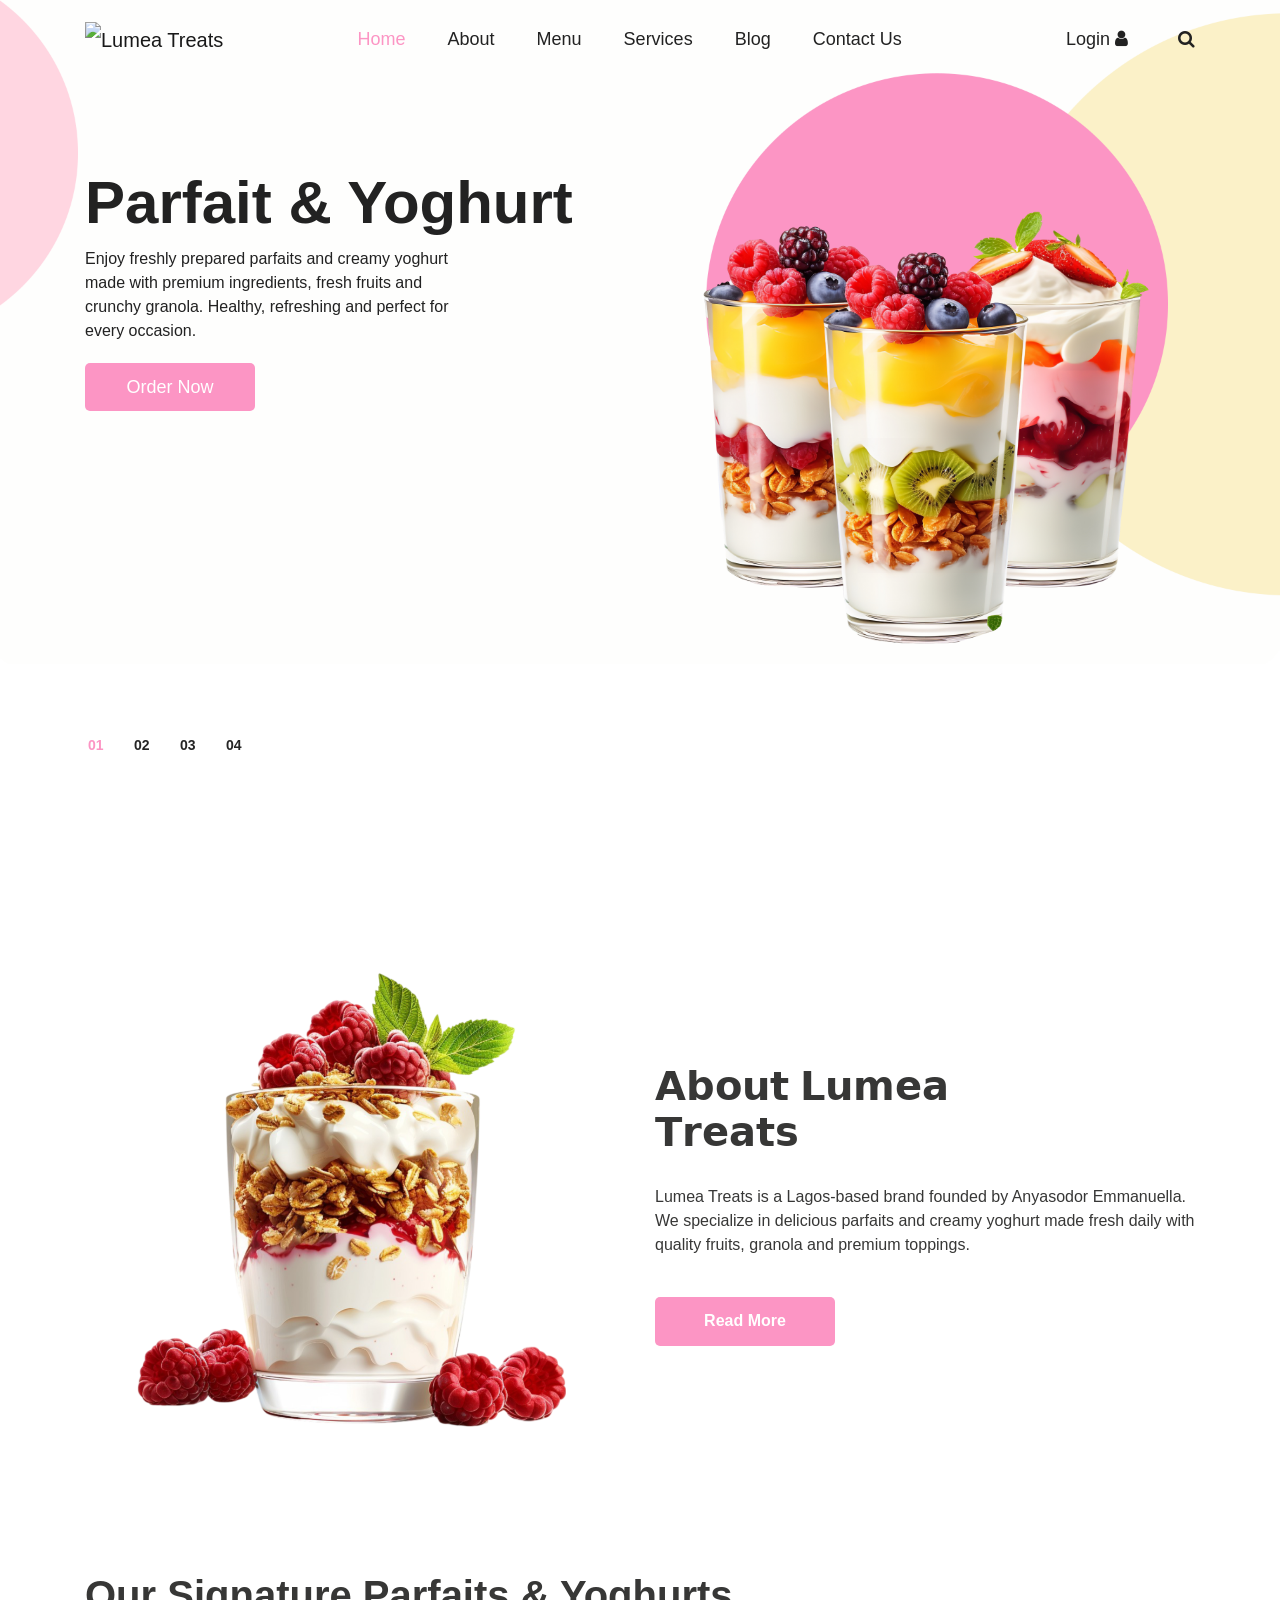
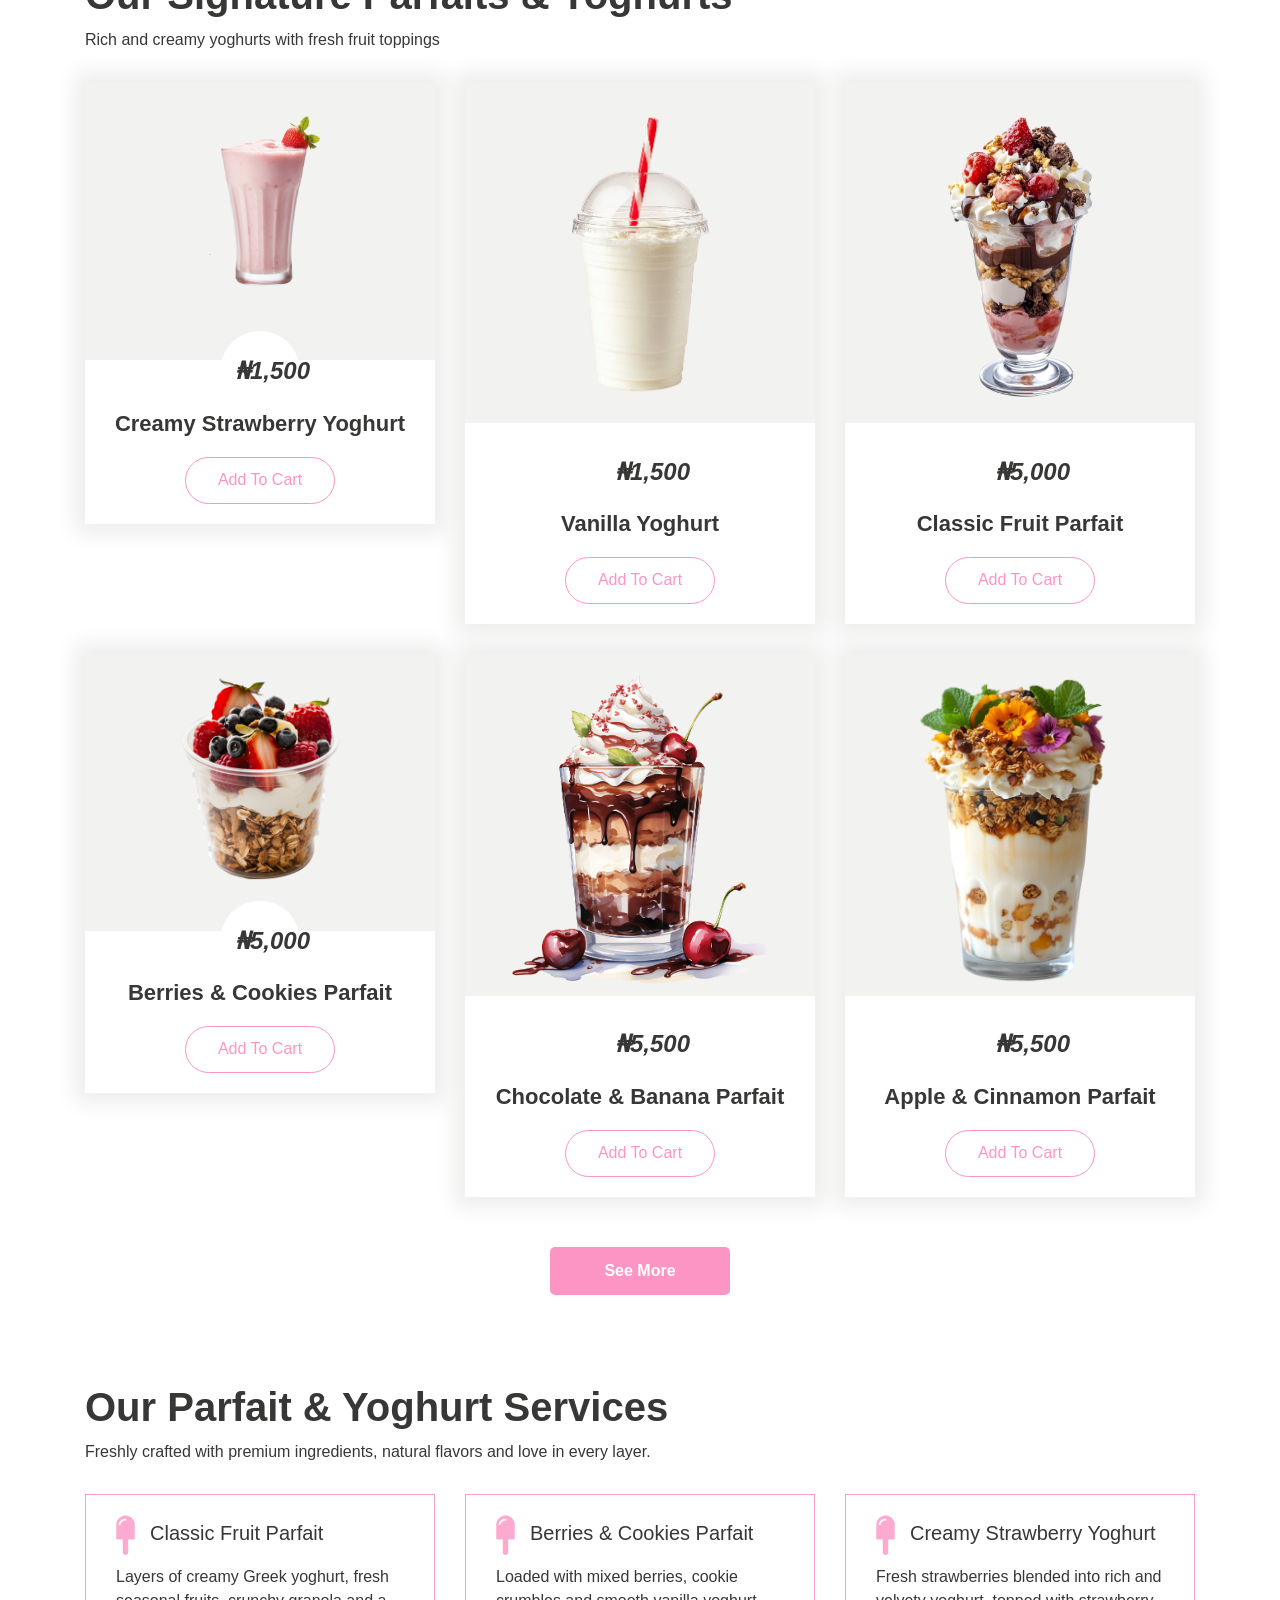
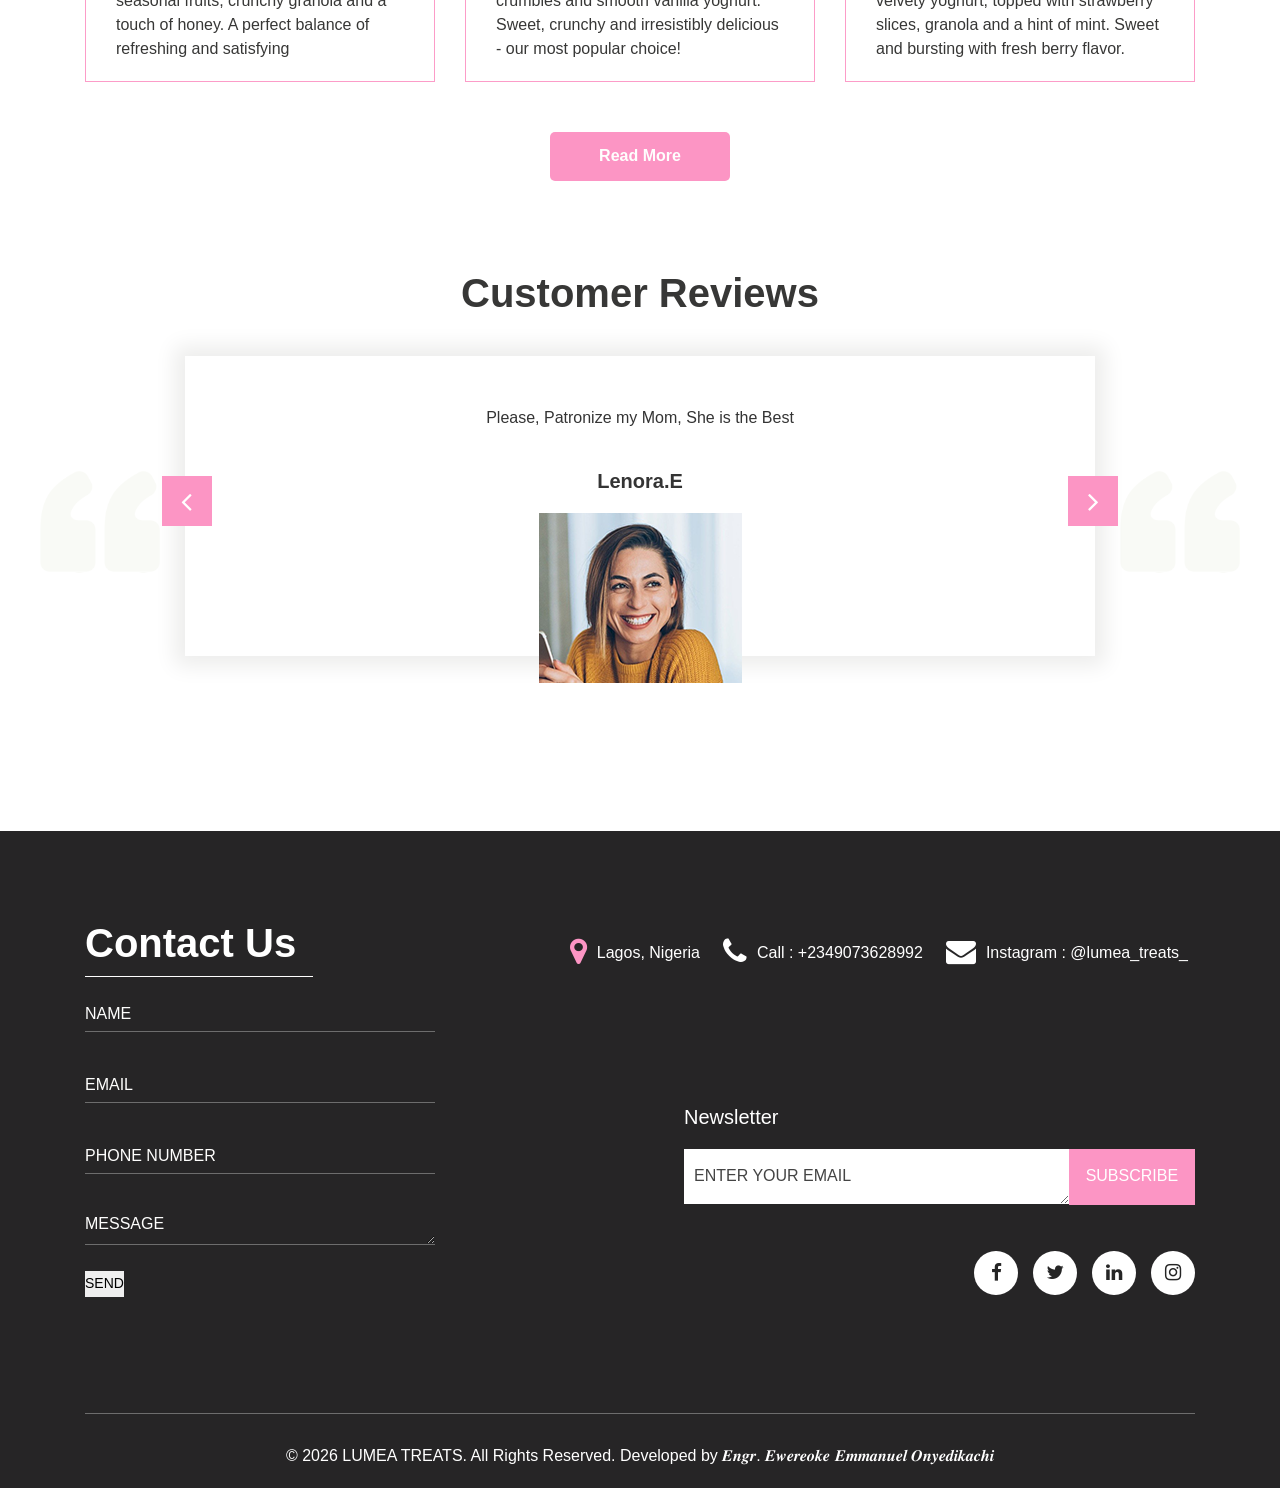
==== index.html @ 22ba9755 "update index.html" ====
<!DOCTYPE html>
<html>
   <head>
      <!-- basic -->
      <meta charset="utf-8">
      <meta http-equiv="X-UA-Compatible" content="IE=edge">
      <meta name="viewport" content="width=device-width, initial-scale=1">
      <!-- mobile metas -->
      <meta name="viewport" content="width=device-width, initial-scale=1">
      <!-- site metas -->
      <title>Lumea Treats</title>
      <meta name="keywords" content="parfait, yoghurt, Lagos, fresh yoghurt, fruit parfait, Lumea Treats">
      <meta name="description" content="Lumea Treats is a Lagos-based brand serving fresh parfaits and creamy yoghurt made daily with quality fruits, granola and premium toppings.">
      <meta name="author" content="Lumea Treats">
      <!-- bootstrap css -->
      <link rel="stylesheet" type="text/css" href="css/bootstrap.min.css">
      <!-- style css -->
      <link rel="stylesheet" type="text/css" href="css/style.css">
      <!-- Responsive-->
      <link rel="stylesheet" href="css/responsive.css">
      <!-- fevicon -->
      <link rel="icon" href="images/fevicon.png" type="image/gif" />
      <!-- font css -->
      <link href="https://fonts.googleapis.com/css?family=Roboto:400,500,700&display=swap" rel="stylesheet">
      <!-- Scrollbar Custom CSS -->
      <link rel="stylesheet" href="css/jquery.mCustomScrollbar.min.css">
      <!-- Tweaks for older IEs-->
      <link rel="stylesheet" href="https://netdna.bootstrapcdn.com/font-awesome/4.0.3/css/font-awesome.css">
   </head>
   <body>
      <div class="header_section">
         <div class="container">
            <nav class="navbar navbar-expand-lg navbar-light bg-light">
               <a class="navbar-brand" href="index.html">
    <img src="images/logo.png" alt="Lumea Treats" style="height: 100px;; width:auto;">
              </a>
               <button class="navbar-toggler" type="button" data-toggle="collapse" data-target="#navbarSupportedContent" aria-controls="navbarSupportedContent" aria-expanded="false" aria-label="Toggle navigation">
               <span class="navbar-toggler-icon"></span>
               </button>
               <div class="collapse navbar-collapse" id="navbarSupportedContent">
                  <ul class="navbar-nav ml-auto">
                     <li class="nav-item active">
                        <a class="nav-link" href="index.html">Home</a>
                     </li>
                     <li class="nav-item">
                        <a class="nav-link" href="about.html">About</a>
                     </li>
                     <li class="nav-item">
                        <a class="nav-link" href="icecream.html">Menu</a>
                     </li>
                     <li class="nav-item">
                        <a class="nav-link" href="services.html">Services</a>
                     </li>
                     <li class="nav-item">
                        <a class="nav-link" href="blog.html">Blog</a>
                     </li>
                     <li class="nav-item">
                        <a class="nav-link" href="contact.html">Contact Us</a>
                     </li>
                  </ul>
                  <form class="form-inline my-2 my-lg-0">
                     <div class="login_bt"><a href="#">Login <span style="color: #222222;"><i class="fa fa-user" aria-hidden="true"></i></span></a></div>
                     <div class="fa fa-search form-control-feedback"></div>
                  </form>
               </div>
            </nav>
         </div>
         <!-- banner section start --> 
         <div class="banner_section layout_padding">
            <div class="container">
               <div id="carouselExampleIndicators" class="carousel slide" data-ride="carousel">
                  <ol class="carousel-indicators">
                     <li data-target="#carouselExampleIndicators" data-slide-to="0" class="active">01</li>
                     <li data-target="#carouselExampleIndicators" data-slide-to="1">02</li>
                     <li data-target="#carouselExampleIndicators" data-slide-to="2">03</li>
                     <li data-target="#carouselExampleIndicators" data-slide-to="3">04</li>
                  </ol>
                  <div class="carousel-inner">
                     <div class="carousel-item active">
                        <div class="row">
                           <div class="col-sm-6">
                              <h1 class="banner_taital">Parfait & Yoghurt</h1>
                              <p class="banner_text">Enjoy freshly prepared parfaits and creamy yoghurt made with premium ingredients, fresh fruits and crunchy granola. Healthy, refreshing and perfect for every occasion.</p>
                              <div class="started_text"><a href="https://wa.me/2349073628992?text=Hi%20Lumea%20Treats%2C%20I%27d%20like%20to%20order" target="_blank">Order Now</a></div>
                           </div>
                           <div class="col-sm-6">
                              <div class="banner_img"><img src="images/banner-img.png"></div>
                           </div>
                        </div>
                     </div>
                     <div class="carousel-item">
                        <div class="row">
                           <div class="col-sm-6">
                              <h1 class="banner_taital">Parfait & Yoghurt</h1>
                              <p class="banner_text">Enjoy freshly prepared parfaits and creamy yoghurt made with premium ingredients, fresh fruits and crunchy granola. Healthy, refreshing and perfect for every occasion.</p>
                              <<div class="started_text"><a href="https://wa.me/2349073628992?text=Hi%20Lumea%20Treats%2C%20I%27d%20like%20to%20order" target="_blank">Order Now</a></div>
                           </div>
                           <div class="col-sm-6">
                              <div class="banner_img"><img src="images/banner-img.png"></div>
                           </div>
                        </div>
                     </div>
                     <div class="carousel-item">
                        <div class="row">
                           <div class="col-sm-6">
                              <h1 class="banner_taital">Parfait & Yoghurt</h1>
                              <p class="banner_text">Enjoy freshly prepared parfaits and creamy yoghurt made with premium ingredients, fresh fruits and crunchy granola. Healthy, refreshing and perfect for every occasion.</p>
                              <<div class="started_text"><a href="https://wa.me/2349073628992?text=Hi%20Lumea%20Treats%2C%20I%27d%20like%20to%20order" target="_blank">Order Now</a></div>
                           </div>
                           <div class="col-sm-6">
                              <div class="banner_img"><img src="images/banner-img.png"></div>
                           </div>
                        </div>
                     </div>
                     <div class="carousel-item">
                        <div class="row">
                           <div class="col-sm-6">
                              <h1 class="banner_taital">Parfait & Yoghurt</h1>
                              <p class="banner_text">Enjoy freshly prepared parfaits and creamy yoghurt made with premium ingredients, fresh fruits and crunchy granola. Healthy, refreshing and perfect for every occasion.</p>
                              <<div class="started_text"><a href="https://wa.me/2349073628992?text=Hi%20Lumea%20Treats%2C%20I%27d%20like%20to%20order" target="_blank">Order Now</a></div>
                           </div>
                           <div class="col-sm-6">
                              <div class="banner_img"><img src="images/banner-img.png"></div>
                           </div>
                        </div>
                     </div>
                  </div>
               </div>
            </div>
         </div>
         <!-- banner section end -->
      </div>
      <!-- header section end -->
      <!-- about section start -->
      <div class="about_section layout_padding">
         <div class="container">
            <div class="row">
               <div class="col-md-6">
                  <div class="about_img"><img src="images/about-img.png"></div>
               </div>
               <div class="col-md-6">
                  <h1 class="about_taital">𝗔𝗯𝗼𝘂𝘁 𝗟𝘂𝗺𝗲𝗮 𝗧𝗿𝗲𝗮𝘁𝘀</h1>
                  <p class="about_text">Lumea Treats is a Lagos-based brand founded by Anyasodor Emmanuella. We specialize in delicious parfaits and creamy yoghurt made fresh daily with quality fruits, granola and premium toppings.</p>
                  <div class="read_bt_1"><a href="#">Read More</a></div>
               </div>
            </div>
         </div>
      </div>
      <!-- about section end -->
      <!-- cream section start -->
      <div class="cream_section layout_padding">
         <div class="container">
            <div class="row">
               <div class="col-md-12">
                  <h1 class="cream_taital">Our Signature Parfaits & Yoghurts</h1>
                  <p class="cream_text">
                     Rich and creamy yoghurts with fresh fruit toppings
                  </p>
               </div>
            </div>
            <div class="cream_section_2">
               <div class="row">
                  <div class="col-md-4">
                     <div class="cream_box">
                        <div class="cream_img"><img src="images/img-1.png"></div>
                        <div class="price_text">₦1,500</div>
                        <h6 class="strawberry_text">Creamy Strawberry Yoghurt</h6>
                        <div class="cart_bt"><a href="#">Add To Cart</a></div>
                     </div>
                  </div>
                  <div class="col-md-4">
                     <div class="cream_box">
                        <div class="cream_img"><img src="images/img-2.png"></div>
                        <div class="price_text">₦1,500</div>
                        <h6 class="strawberry_text">Vanilla Yoghurt</h6>
                        <div class="cart_bt"><a href="#">Add To Cart</a></div>
                     </div>
                  </div>
                  <div class="col-md-4">
                     <div class="cream_box">
                        <div class="cream_img"><img src="images/img-6.png"></div>
                        <div class="price_text">₦5,000</div>
                        <h6 class="strawberry_text">Classic Fruit Parfait</h6>
                        <div class="cart_bt"><a href="#">Add To Cart</a></div>
                     </div>
                  </div>
               </div>
            </div>
            <div class="cream_section_2">
               <div class="row">
                  <div class="col-md-4">
                     <div class="cream_box">
                        <div class="cream_img"><img src="images/img-3.png"></div>
                        <div class="price_text">₦5,000</div>
                        <h6 class="strawberry_text">Berries & Cookies Parfait</h6>
                        <div class="cart_bt"><a href="#">Add To Cart</a></div>
                     </div>
                  </div>
                  <div class="col-md-4">
                     <div class="cream_box">
                        <div class="cream_img"><img src="images/img-4.png"></div>
                        <div class="price_text">₦5,500</div>
                        <h6 class="strawberry_text">Chocolate & Banana Parfait</h6>
                        <div class="cart_bt"><a href="#">Add To Cart</a></div>
                     </div>
                  </div>
                  <div class="col-md-4">
                     <div class="cream_box">
                        <div class="cream_img"><img src="images/img-5.png"></div>
                        <div class="price_text">₦5,500</div>
                        <h6 class="strawberry_text">Apple & Cinnamon Parfait</h6>
                        <div class="cart_bt"><a href="#">Add To Cart</a></div>
                     </div>
                  </div>
               </div>
            </div>
            <div class="seemore_bt"><a href="#">See More</a></div>
         </div>
      </div>
      <!-- cream section end -->
      <!-- services section start -->
      <div class="services_section layout_padding">
         <div class="container">
            <div class="row">
               <div class="col-md-12">
                  <h1 class="services_taital">Our Parfait & Yoghurt Services</h1>
                  <p class="services_text"> Freshly crafted with premium ingredients, natural flavors and love in every layer.</p>
               </div>
            </div>
            <div class="services_section_2">
               <div class="row">
                  <div class="col-md-4">
                     <div class="services_box">
                        <h5 class="tasty_text"><span class="icon_img"><img src="images/icon-1.png"></span>Classic Fruit Parfait</h5>
                        <p class="lorem_text">Layers of creamy Greek yoghurt, fresh seasonal fruits, crunchy granola and a touch of honey. A perfect balance of refreshing and satisfying </p>
                     </div>
                  </div>
                  <div class="col-md-4">
                     <div class="services_box">
                        <h5 class="tasty_text"><span class="icon_img"><img src="images/icon-1.png"></span>Berries & Cookies Parfait</h5>
                        <p class="lorem_text">Loaded with mixed berries, cookie crumbles and smooth vanilla yoghurt. Sweet, crunchy and irresistibly delicious - our most popular choice! </p>
                     </div>
                  </div>
                  <div class="col-md-4">
                     <div class="services_box">
                        <h5 class="tasty_text"><span class="icon_img"><img src="images/icon-1.png"></span>Creamy Strawberry Yoghurt</h5>
                        <p class="lorem_text">Fresh strawberries blended into rich and velvety yoghurt, topped with strawberry slices, granola and a hint of mint. Sweet and bursting with fresh berry flavor. </p>
                     </div>
                  </div>
               </div>
            </div>
            <div class="seemore_bt"><a href="#">Read More</a></div>
         </div>
      </div>
      <!-- services section end -->
      <!-- testimonial section start -->
      <div class="testimonial_section layout_padding">
         <div class="container">
            <div class="row">
               <div class="col-md-12">
                  <h1 class="testimonial_taital">Customer Reviews</h1>
               </div>
            </div>
            <div class="testimonial_section_2">
               <div class="row">
                  <div class="col-md-12">
                     <div class="testimonial_box">
                        <div id="main_slider" class="carousel slide" data-ride="carousel">
                           <div class="carousel-inner">
                              <div class="carousel-item active">
                                 <p class="testimonial_text">Please, Patronize my Mom, She is the Best</p>
                                 <h4 class="client_name">Lenora.E </h4>
                                 <div class="client_img"><img src="images/client-img.png"></div>
                              </div>
                              <div class="carousel-item">
                                 <p class="testimonial_text">I can't get enough, i buy everyday</p>
                                 <h4 class="client_name">Oluchi.E</h4>
                                 <div class="client_img"><img src="images/client-img.png"></div>
                              </div>
                              <div class="carousel-item">
                                 <p class="testimonial_text">Lumea Treats is the best yoghurt plug in lagos</p>
                                 <h4 class="client_name"> Ewereoke Emmanuel</h4>
                                 <div class="client_img"><img src="images/client-img.png"></div>
                              </div>
                           </div>
                           <a class="carousel-control-prev" href="#main_slider" role="button" data-slide="prev">
                           <i class="fa fa-angle-left"></i>
                           </a>
                           <a class="carousel-control-next" href="#main_slider" role="button" data-slide="next">
                           <i class="fa fa-angle-right"></i>
                           </a>
                        </div>
                     </div>
                  </div>
               </div>
            </div>
         </div>
      </div>
      <!-- testimonial section end -->
      <!-- contact section start -->
      <div class="contact_section layout_padding">
         <div class="container">
            <div class="row">
               <div class="col-md-4">
                  <div class="contact_main">
                     <h1 class="contact_taital">Contact Us</h1>
                     <form action="https://formspree.io/f/xljjlkpl" method="POST">
   <div class="form-group">
      <input type="text" class="email-bt" placeholder="Name" name="name" required>
   </div>
   <div class="form-group">
      <input type="email" class="email-bt" placeholder="Email" name="email" required>
   </div>
   <div class="form-group">
      <input type="tel" class="email-bt" placeholder="Phone Number" name="phone">
   </div>
   <div class="form-group">
      <textarea class="massage-bt" placeholder="Message" rows="5" id="comment" name="message" required></textarea>
   </div>
   <div class="main_bt"><button type="submit">SEND</button></div>
</form>
                  </div>
               </div>
               <div class="col-md-8">
                  <div class="location_text">
                     <ul>
                        <li>
                           <a href="#">
                           <span class="padding_left_10 active"><i class="fa fa-map-marker" aria-hidden="true"></i></span>Lagos, Nigeria</a>
                        </li>
                        <li>
                           <a href="#">
                           <span class="padding_left_10"><i class="fa fa-phone" aria-hidden="true"></i></span>Call : +2349073628992
                           </a>
                        </li>
                        <li>
                           <a href="#">
                           <span class="padding_left_10"><i class="fa fa-envelope" aria-hidden="true"></i></span>Instagram : @lumea_treats_
                           </a>
                        </li>
                     </ul>
                  </div>
                  <div class="mail_main">
                     <h3 class="newsletter_text">Newsletter</h3>
                     <div class="form-group">
                        <textarea class="update_mail" placeholder="Enter Your Email" rows="5" id="comment" name="Enter Your Email"></textarea>
                        <div class="subscribe_bt"><a href="#">Subscribe</a></div>
                     </div>
                  </div>
                  <div class="footer_social_icon">
                     <ul>
                        <li><a href="#"><i class="fa fa-facebook" aria-hidden="true"></i></a></li>
                        <li><a href="#"><i class="fa fa-twitter" aria-hidden="true"></i></a></li>
                        <li><a href="#"><i class="fa fa-linkedin" aria-hidden="true"></i></a></li>
                        <li><a href="#"><i class="fa fa-instagram" aria-hidden="true"></i></a></li>
                     </ul>
                  </div>
               </div>
            </div>
         </div>
      </div>
      <!-- contact section end -->
      <!-- copyright section start -->
      <div class="copyright_section">
         <div class="container">
            <p class="copyright_text">© 2026 LUMEA TREATS. All Rights Reserved.  Developed by <a href="www.linkedin.com/in/ewereoke-emmanuel-485a6a266">𝑬𝒏𝒈𝒓. 𝑬𝒘𝒆𝒓𝒆𝒐𝒌𝒆 𝑬𝒎𝒎𝒂𝒏𝒖𝒆𝒍 𝑶𝒏𝒚𝒆𝒅𝒊𝒌𝒂𝒄𝒉𝒊</a></p>
         </div>
      </div>
      <!-- copyright section end -->
      <!-- Javascript files-->
      <script src="js/jquery.min.js"></script>
      <script src="js/popper.min.js"></script>
      <script src="js/bootstrap.bundle.min.js"></script>
      <script src="js/jquery-3.0.0.min.js"></script>
      <script src="js/plugin.js"></script>
      <!-- sidebar -->
      <script src="js/jquery.mCustomScrollbar.concat.min.js"></script>
      <script src="js/custom.js"></script>
      <!-- javascript --> 
   </body>
</html>
---- css/style.css ----
/*--------------------------------------------------------------------- File Name: style.css ---------------------------------------------------------------------*/


/*--------------------------------------------------------------------- import Files ---------------------------------------------------------------------*/

@import url(animate.min.css);
@import url(normalize.css);
@import url(icomoon.css);
@import url(css/font-awesome.min.css);
@import url(meanmenu.css);
@import url(owl.carousel.min.css);
@import url(swiper.min.css);
@import url(slick.css);
@import url(jquery.fancybox.min.css);
@import url(jquery-ui.css);
@import url(nice-select.css);

/*--------------------------------------------------------------------- skeleton ---------------------------------------------------------------------*/

* {
    box-sizing: border-box !important;
    transition: ease all 0.5s;
}

html {
    scroll-behavior: smooth;
}

body {
    color: #666666;
    font-size: 14px;
    font-family: 'Poppins', sans-serif;
    line-height: 1.80857;
    font-weight: normal;
    overflow-x: hidden;
}

a {
    color: #1f1f1f;
    text-decoration: none !important;
    outline: none !important;
    -webkit-transition: all .3s ease-in-out;
    -moz-transition: all .3s ease-in-out;
    -ms-transition: all .3s ease-in-out;
    -o-transition: all .3s ease-in-out;
    transition: all .3s ease-in-out;
}

h1,
h2,
h3,
h4,
h5,
h6 {
    letter-spacing: 0;
    font-weight: normal;
    position: relative;
    padding: 0 0 10px 0;
    font-weight: normal;
    line-height: normal;
    color: #111111;
    margin: 0
}

h1 {
    font-size: 24px
}

h2 {
    font-size: 22px
}

h3 {
    font-size: 18px
}

h4 {
    font-size: 16px
}

h5 {
    font-size: 14px
}

h6 {
    font-size: 13px
}

*,
*::after,
*::before {
    -webkit-box-sizing: border-box;
    -moz-box-sizing: border-box;
    box-sizing: border-box;
}

h1 a,
h2 a,
h3 a,
h4 a,
h5 a,
h6 a {
    color: #212121;
    text-decoration: none!important;
    opacity: 1
}

button:focus {
    outline: none;
}

ul,
li,
ol {
    margin: 0px;
    padding: 0px;
    list-style: none;
}

p {
    margin: 20px;
    font-weight: 300;
    font-size: 15px;
    line-height: 24px;
}

a {
    color: #222222;
    text-decoration: none;
    outline: none !important;
}

a,
.btn {
    text-decoration: none !important;
    outline: none !important;
    -webkit-transition: all .3s ease-in-out;
    -moz-transition: all .3s ease-in-out;
    -ms-transition: all .3s ease-in-out;
    -o-transition: all .3s ease-in-out;
    transition: all .3s ease-in-out;
}

img {
    max-width: 100%;
    height: auto;
}

 :focus {
    outline: 0;
}

.paddind_bottom_0 {
    padding-bottom: 0 !important;
}

.btn-custom {
    margin-top: 20px;
    background-color: transparent !important;
    border: 2px solid #ddd;
    padding: 12px 40px;
    font-size: 16px;
}

.lead {
    font-size: 18px;
    line-height: 30px;
    color: #767676;
    margin: 0;
    padding: 0;
}

.form-control:focus {
    border-color: #ffffff !important;
    box-shadow: 0 0 0 .2rem rgba(255, 255, 255, .25);
}

.navbar-form input {
    border: none !important;
}

.badge {
    font-weight: 500;
}

blockquote {
    margin: 20px 0 20px;
    padding: 30px;
}

button {
    border: 0;
    margin: 0;
    padding: 0;
    cursor: pointer;
}

.full {
    float: left;
    width: 100%;
}

.layout_padding {
    padding-top: 100px;
    padding-bottom: 0px;
}

.padding_0 {
    padding: 0px;
}


/* header section start */

.header_section {
    width: 100%;
    float: left;
    background-image: url(../images/banner-bg.png);
    height: auto;
    background-size: 100%;
    background-repeat: no-repeat;
}

.header_bg {
    background: #ffffff;
    border-bottom: 1px solid #fc95c4;
}

.bg-light {
    background-color: transparent !important;
}

.ml-auto,
.mx-auto {
    margin: 0 auto;
}

.navbar-expand-lg .navbar-nav .nav-link {
    padding: 3px 15px;
    font-size: 18px;
    color: #222222;
    margin: 0px 6px;
}

.navbar-light .navbar-nav .active>.nav-link,
.navbar-light .navbar-nav .nav-link.active,
.navbar-light .navbar-nav .nav-link.show,
.navbar-light .navbar-nav .show>.nav-link {
    color: #fc95c4;
}

.navbar-light .navbar-nav .nav-link:focus,
.navbar-light .navbar-nav .nav-link:hover {
    color: #fc95c4;
}

.navbar-brand {
    margin: 0px;
    float: right;
}

.navbar-brand img {
    width: auto;
    height: 50px;
}

.navbar {
    padding: 15px 0px;
}

.login_bt {}

.login_bt a {
    font-size: 18px;
    color: #222222;
    padding: 0px 50px 0px 30px;
}

.login_bt a:hover {
    color: #fc95c4;
}

.fa.fa-search.form-control-feedback {
    font-size: 18px;
    color: #222222;
}

.fa.fa-search.form-control-feedback:hover {
    font-size: 18px;
    color: #fc95c4;
}


/* header section end */


/* banner section start */

.banner_section {
    width: 100%;
    float: left;
    padding: 90px 0px 145px 0px;
}

.banner_taital {
    white-space: nowrap !important;
    width: 30%;
    font-size: 60px;
    color: #222222;
    font-weight: bold;
}

.banner_text {
    width: 70%;
    font-size: 16px;
    color: #222222;
    margin: 0px;
}

.started_text {
    width: 170px;
    float: left;
    padding-top: 20px;
}

.started_text a {
    width: 100%;
    float: left;
    padding: 8px 10px;
    color: #ffffff;
    background-color: #fc95c4;
    text-align: center;
    font-size: 18px;
    border-radius: 5px;
}

.started_text a:hover {
    color: #252525;
    background-color: #faf8f9;
}

.form-group {
    margin-bottom: 0px;
}

.carousel-indicators li {
    width: 40px;
    height: 40px;
    color: #252525;
    /* width: auto; */
    /* height: auto; */
    border: none;
    text-indent: 0;
    padding-top: 25px;
    justify-content: center;
    align-items: center;
    font-weight: bold;
}

.carousel-indicators .active {
    color: #fc95c4;
}

.carousel-indicators {
    bottom: -40px;
    justify-content: left;
    margin-right: initial;
    margin-left: 0px;
}


/* banner section end */


/* about section start */

.about_section {
    width: 100%;
    float: left;
    padding: 90px 0px 0px 0px;
}

.about_taital {
    width: 80%;
    float: left;
    font-size: 40px;
    color: #373736;
    font-weight: bold;
    padding-top: 120px;
}

.about_taital::after {
    display: none;
}

.about_text {
    width: 100%;
    float: left;
    font-size: 16px;
    color: #373736;
    margin-left: 0px;
}

.about_img {
    width: 100%;
    float: left;
}

.read_bt_1 {
    width: 180px;
    float: left;
    margin-top: 20px;
}

.read_bt_1 a {
    width: 100%;
    float: left;
    font-size: 16px;
    text-align: center;
    background-color: #fc95c4;
    color: #ffffff;
    padding: 10px 0px;
    border-radius: 5px;
    font-weight: bold;
}

.read_bt_1 a:hover {
    background-color: #1e1e1e;
    color: #faf8f9;
}


/* about section end */


/* cream section start */

.cream_section {
    width: 100%;
    float: left;
    padding: 90px 0px 0px 0px;
    position: relative;
}

.cream_section::after {
 display: none;
}

.cream_section::before {
   display: none;
}

.cream_taital {
    width: 67%;
    float: left;
    font-size: 40px;
    color: #373736;
    font-weight: bold;
}

.cream_taital::after {
   display: none;

}

.cream_text {
    width: 100%;
    float: left;
    font-size: 16px;
    color: #373736;
    margin: 0px;
}

.cream_section_2 {
    width: 100%;
    float: left;
    padding-top: 30px;
}

.cream_box {
    width: 100%;
    float: left;
    background-image: linear-gradient( 0deg, #ffffff 37%, #f2f2f0 37%);
    height: auto;
    padding: 20px;
    box-shadow: 0px 0px 20px 10px #ededec;
}

.cream_box:hover {
    background-image: linear-gradient( 0deg, #ffffff 37%, #faf0c7 37%);
}

.cream_img {
    width: 100%;
    text-align: center;
    padding-bottom: 20px;
    min-height: 210px;
}

.price_text {
    width: 80px;
    margin: 0 auto;
    text-align: center;
    font-size: 24px;
    color: #373736;
    font-weight: bold;
    background: #fff;
    padding: 18px 15px;
    border-radius: 100px;
    font-style: italic;
}

.strawberry_text {
    width: 100%;
    font-size: 22px;
    color: #373736;
    text-align: center;
    font-weight: bold;
}

.cart_bt {
    width: 150px;
    margin: 0 auto;
    text-align: center;
    padding-top: 10px;
}

.cart_bt a {
    width: 100%;
    float: left;
    font-size: 16px;
    text-align: center;
    border: 1px solid #fc95c4;
    color: #fc95c4;
    padding: 8px 0px;
    border-radius: 40px;
}

.cart_bt a:hover {
    border: 1px solid #373736;
    color: #373736;
}

.seemore_bt {
    width: 180px;
    margin: 0 auto;
    text-align: center;
    padding-top: 50px;
    display: flex;
}

.seemore_bt a {
    width: 100%;
    float: left;
    font-size: 16px;
    text-align: center;
    background-color: #fc95c4;
    color: #fefefd;
    padding: 10px 0px;
    border-radius: 5px;
    font-weight: bold;
}

.seemore_bt a:hover {
    background-color: #1e1e1e;
    color: #faf8f9;
}


/* cream section end */


/* services section start */

.services_section {
    width: 100%;
    float: left;
    padding: 90px 0px 0px 0px;
    position: relative;
}

.services_taital {
    width: 66%;
    float: left;
    font-size: 40px;
    color: #373736;
    font-weight: bold;
}

.services_taital::after {
    display: none;
}

.services_text {
    width: 100%;
    float: left;
    font-size: 16px;
    color: #373736;
    margin: 0px;
}

.services_section_2 {
    width: 100%;
    float: left;
    padding-top: 30px;
}

.services_box {
    width: 100%;
    float: left;
    border: 1px solid #fc9cc8;
    padding: 20px 30px;
    height: auto;
}

.tasty_text {
    width: 100%;
    float: left;
    font-size: 20px;
    color: #373736;
}

.icon_img {
    padding-right: 15px;
}

.lorem_text {
    width: 100%;
    float: left;
    font-size: 16px;
    color: #373736;
    margin: 0px;
}


/* services section end */


/* testimonial section start */

.testimonial_section {
    width: 100%;
    float: left;
    padding: 90px 0px 100px 0px;
    position: relative;
}

.testimonial_taital {
    width: 100%;
    float: left;
    font-size: 40px;
    color: #373736;
    font-weight: bold;
    text-align: center;
}

.testimonial_section_2 {
    width: 100%;
    float: left;
    padding-top: 30px;
    padding-bottom: 75px;
    position: relative;
}

.testimonial_section::after {
    position: absolute;
    content: '';
    width: 120px;
    height: 102px;
    background-image: url(../images/quick-icon.png);
    background-size: 100%;
    left: 40px;
    top: 290px;
}

.testimonial_section::before {
    position: absolute;
    content: '';
    width: 120px;
    height: 102px;
    background-image: url(../images/quick-icon.png);
    background-size: 100%;
    right: 40px;
    top: 290px;
}

.testimonial_box {
    width: 82%;
    margin: 0 auto;
    background-color: #ffffff;
    box-shadow: 0px 0px 20px 10px #ededec;
    padding: 50px 40px 0px 40px;
    height: 300px;
}

.testimonial_text {
    width: 100%;
    font-size: 16px;
    color: #343434;
    margin: 0px;
    text-align: center;
}

.client_name {
    width: 100%;
    font-size: 20px;
    text-align: center;
    color: #343434;
    font-weight: bold;
    padding-top: 40px;
}

.client_img {
    width: 100%;
    text-align: center;
    margin-top: 10px;
}

#main_slider a.carousel-control-next {
    position: absolute;
    right: -63px;
    top: 25%;
}

#main_slider a.carousel-control-prev {
    position: absolute;
    left: -63px;
    top: 25%;
}

#main_slider .carousel-control-prev,
#main_slider .carousel-control-next {
    width: 50px;
    height: 50px;
    background-color: #fc95c4;
    opacity: 1;
    font-size: 30px;
    color: #ffffff;
}

#main_slider .carousel-control-prev:hover,
#main_slider .carousel-control-next:hover,
#main_sl695ider .carousel-control-prev:focus,
#main_slider .carousel-control-next:focus {
    background-color: #1e1e1e;
    color: #fff;
}


/* testimonial section end */


/* contact section start */

.contact_section {
    width: 100%;
    float: left;
    background-color: #262526;
    height: auto;
    padding: 90px 0px;
}

.contact_main {
    width: 100%;
    float: left;
}

.contact_taital {
    width: 65%;
    float: left;
    font-size: 40px;
    font-weight: bold;
    color: #ffffff;
    border-bottom: 1px solid #ffffff;
}

.form-group {
    margin-bottom: 30px;
}

.email-bt {
    color: #fefefd;
    width: 100%;
    height: 55px;
    font-size: 16px;
    padding: 20px 20px 0px 0px;
    background-color: transparent !important;
    border-bottom: 1px solid #6d6d6d !important;
    border: 0px;
    text-transform: uppercase;
}

input.email-bt::placeholder {
    color: #fefefd;
}

.massage-bt {
    color: #fefefd;
    width: 100%;
    height: 55px;
    font-size: 16px;
    padding: 20px 20px 0px 0px;
    background-color: transparent !important;
    border-bottom: 1px solid #6d6d6d !important;
    border: 0px;
    text-transform: uppercase;
}

textarea#comment::placeholder {
    color: #fefefd;
}

.main_bt {
    width: 150px;
    float: left;
    padding-top: 10px;
}

.main_bt a {
    width: 100%;
    float: left;
    color: #fefefd;
    font-size: 16px;
    padding: 10px 0px;
    background-color: #fc95c4;
    text-transform: uppercase;
    font-weight: bold;
    text-align: center;
}

.main_bt a:hover {
    color: #252525;
    background-color: #ffffff;
}

.location_text {
    width: 100%;
    float: left;
}

.location_text ul {
    margin: 0px;
    padding: 0px;
    float: right;
}

.location_text li {
    float: left;
    font-size: 16px;
    color: #ffffff;
    padding: 0px 7px 0px 16px;
}

.location_text li a {
    color: #ffffff;
}

.location_text li a:hover {
    color: #ffffff;
}

.padding_left_10 {
    font-size: 30px;
    color: #ffffff;
    padding-right: 10px;
    position: relative;
    top: 4px;
}

.padding_left_10:hover {
    color: #fc95c4;
}

.padding_left_10.active {
    color: #fc95c4;
}

.footer_social_icon {
    width: 100%;
    float: right;
    padding-top: 20px;
    text-align: right;
}

.footer_social_icon ul {
    margin: 0px;
    padding: 0px;
    display: inline-block;
}

.footer_social_icon li {
    float: left;
}

.footer_social_icon li a {
    float: left;
    padding: 5px 10px;
    background-color: #fff;
    color: #252525;
    border-radius: 100%;
    font-size: 19px;
    margin-left: 15px;
    width: 44px;
    text-align: center;
    margin-top: 10px;
}

.footer_social_icon li a:hover {
    background-color: #fc95c4;
    color: #ffffff;
}

.mail_main {
    width: 70%;
    float: right;
}

.newsletter_text {
    width: 100%;
    float: left;
    font-size: 20px;
    color: #ffffff;
    font-weight: 500;
    margin-top: 130px;
}

.form-group {
    margin-bottom: 1rem;
    display: flex;
    width: 100%;
    float: left;
}

.update_mail {
    color: #444444;
    width: 100%;
    height: 55px;
    font-size: 16px;
    padding: 13px 10px 0px 10px;
    background-color: #ffffff;
    margin: 0 auto;
    justify-content: center;
    align-items: center;
    display: block;
    margin-top: 10px;
    border: 0px;
    text-transform: uppercase;
}

textarea#comment.update_mail::placeholder {
    color: #444444;
}

.subscribe_bt {
    width: 170px;
    float: left;
    padding-top: 10px;
}

.subscribe_bt a {
    width: 100%;
    float: left;
    color: #ffffff;
    font-size: 16px;
    padding: 13px 0px 14px 0px;
    background-color: #fc95c4;
    text-align: center;
    text-transform: uppercase;
}

.subscribe_bt a:hover {
    color: #363636;
    background-color: #ffffff;
}


/* contact section end */


/* copyright section start */

.copyright_section {
    width: 100%;
    float: left;
    background-color: #262526;
    height: auto;
}

.copyright_text {
    width: 100%;
    float: left;
    font-size: 16px;
    color: #ffffff;
    text-align: center;
    margin-left: 0px;
    border-top: 1px solid #6d6d6d;
    padding-top: 30px;
}

.copyright_text a {
    color: #ffffff;
}

.copyright_text a:hover {
    color: #fc95c4;
}


/* copyright section end */

.margin_top90 {
    margin-top: 90px;
}
---- css/responsive.css ----
/*--------------------------------------------------------------------- File Name: responsive.css ---------------------------------------------------------------------*/


/*------------------------------------------------------------------- 991px x 768px ---------------------------------------------------------------------*/

@media only screen and (min-width: 768px) and (max-width: 991px) {
    .header-search {
        padding: 15px 0px;
    }
}


/*------------------------------------------------------------------- 767px x 599px ---------------------------------------------------------------------*/

@media only screen and (min-width: 599px) and (max-width: 767px) {
    .logo {
        text-align: center;
    }
    .cart-content-right {
        padding-bottom: 5px;
    }
    .mg {
        margin: 0px 0px;
    }
    .menu-area-main {
        height: 256px;
        overflow-y: auto;
    }
    .megamenu>.row [class*="col-"] {
        padding: 0px;
    }
    .menu-area-main .megamenu .men-cat {
        padding: 0px 15px;
    }
    .menu-area-main .megamenu .women-cat {
        padding: 0px 15px;
    }
    .menu-area-main .megamenu .el-cat {
        padding: 0px 15px;
    }
    .mean-container .mean-nav ul li a.mean-expand {
        height: 19px;
    }
    .category-box.women-box {
        display: none;
    }
    .cart-box {
        display: inline-block;
        margin: 0px 30px;
    }
    .wish-box {
        float: none;
        margin: 0px 30px;
        display: inline-block;
    }
    .menu-add {
        display: none;
    }
    .category-box {
        display: none;
    }
    .mean-container .mean-nav ul li ol {
        padding: 0px;
    }
    .mean-container .mean-nav ul li a {
        padding: 10px 20px;
        width: 94.8%;
    }
    .mean-container .mean-nav ul li li a {
        width: 92%;
        padding: 1em 4%;
    }
    .mean-container .mean-nav ul li li li a {
        width: 100%;
    }
    .header-search {
        padding: 15px 0px;
    }
    #collapseFilter.d-md-block {
        padding: 30px 0px;
    }
}


/*------------------------------------------------------------------- 599px x 280px ---------------------------------------------------------------------*/

@media only screen and (min-width: 280px) and (max-width: 599px) {
    .cart-content-right {
        padding-bottom: 5px;
    }
    .megamenu>.row [class*="col-"] {
        padding: 0px;
    }
    .menu-area-main .megamenu .men-cat {
        padding: 0px 15px;
    }
    .menu-area-main .megamenu .women-cat {
        padding: 0px 15px;
    }
    .menu-area-main .megamenu .el-cat {
        padding: 0px 15px;
    }
    .mean-container .mean-nav ul li a {
        padding: 1em 4%;
        width: 92%;
    }
    .mean-container .mean-nav ul li li a {
        width: 90%;
        padding: 1em 5%;
    }
    .mean-container .sub-full.megamenu-categories ol li a {
        padding: 5px 0px;
        text-transform: capitalize;
        width: 100%;
    }
    .megamenu .sub-full.megamenu-categories .women-box .banner-up-text a {
        width: auto;
        border: none;
        float: none;
    }
    .menu-area-main {
        height: 45px;
        overflow-y: auto;
    }
    .mean-container .mean-nav ul li a.mean-expand {
        top: 0;
    }
}

@media (min-width: 992px) and (max-width: 1199px) {
    #main_slider a.carousel-control-prev {
        top: 32%;
        left: -65px;
    }
    #main_slider a.carousel-control-next {
        top: 32%;
        right: -65px;
    }
    .mail_main {
        width: 95%;
        float: right;
    }
    .banner_section {
        padding: 90px 0px 45px 0px;
    }
    .about_taital {
        width: 95%;
    }
    .cream_taital {
        width: 80%;
    }
    .cream_box {
        position: relative;
        z-index: 1;
    }
    .services_taital {
        width: 80%;
    }
    .services_box {
        padding: 20px 20px;
    }
    .lorem_text {
        font-size: 13px;
    }
    .testimonial_section::before {
        width: 60px;
        height: 51px;
        right: 30px;
        top: 300px;
    }
    .testimonial_section::after {
        width: 60px;
        height: 51px;
        left: 30px;
        top: 300px;
    }
    .testimonial_box {
        height: 330px;
    }
    .location_text li {
        font-size: 14px;
        padding: 0px 2px 0px 6px;
    }
    .contact_taital {
        width: 80%;
    }
}

@media (min-width: 768px) and (max-width: 991px) {
    #main_slider a.carousel-control-prev {
        top: 30%;
        left: -63px;
    }
    #main_slider a.carousel-control-next {
        top: 30%;
        right: -63px;
    }
    .header_section {
        background-size: cover;
    }
    .navbar-expand-lg {
        padding: 15px 0px;
    }
    .navbar-brand {
        width: 60%;
        padding: 0px;
    }
    .navbar {
        padding: 10px 0px;
    }
    .navbar-toggler {
        background-color: #fff;
        border: 1px solid #fff;
    }
    .navbar-light .navbar-nav .nav-link {
        padding: 5px 5px 0px 5px;
        margin: 0px 0px 0px 0px;
        width: 45%;
        margin: 0 auto;
        text-align: center;
    }
    .login_bt {
        display: none;
    }
    .fa.fa-search.form-control-feedback {
        text-align: center;
        width: 100%;
    }
    .banner_section {
        padding: 90px 0px 45px 0px;
    }
    .banner_taital {
        width: 100%;
        font-size: 60px;
    }
    .banner_text {
        width: 100%;
        font-size: 16px;
    }
    .about_taital {
        width: 100%;
        font-size: 30px;
        padding-top: 0px;
    }
    .about_text {
        font-size: 14px;
    }
    .cream_taital {
        width: 90%;
        font-size: 30px;
    }
    .cream_box {
        background-image: linear-gradient( 0deg, #ffffff 41%, #f2f2f0 41%);
    }
    .services_taital {
        width: 90%;
        font-size: 30px;
    }
    .services_box {
        padding: 20px 10px;
    }
    .tasty_text {
        font-size: 16px;
    }
    .icon_img {
        padding-right: 10px;
    }
    .lorem_text {
        font-size: 13px;
    }
    .testimonial_section::before {
        width: 40px;
        height: 34px;
        right: 30px;
        top: 300px;
    }
    .testimonial_section::after {
        width: 40px;
        height: 34px;
        left: 30px;
        top: 300px;
    }
    .testimonial_box {
        height: 350px;
    }
    .contact_taital {
        width: 82%;
        font-size: 30px;
    }
    .mail_main {
        width: 95%;
    }
}

@media (min-width: 576px) and (max-width: 767px) {
    #main_slider a.carousel-control-prev {
        top: 23%;
        left: -43px;
    }
    #main_slider a.carousel-control-next {
        top: 23%;
        right: -43px;
    }
    .header_section {
        background-size: cover;
    }
    .navbar-expand-lg {
        padding: 15px 0px;
    }
    .navbar-brand {
        width: 60%;
        padding: 0px;
    }
    .navbar {
        padding: 10px 0px;
    }
    .navbar-toggler {
        background-color: #fff;
        border: 1px solid #fff;
    }
    .navbar-light .navbar-nav .nav-link {
        padding: 5px 5px 0px 5px;
        margin: 0px 0px 0px 0px;
        width: 45%;
        margin: 0 auto;
        text-align: center;
    }
    .login_bt {
        display: none;
    }
    .fa.fa-search.form-control-feedback {
        text-align: center;
        width: 100%;
    }
    .banner_section {
        padding: 90px 0px 45px 0px;
    }
    .banner_taital {
        width: 100%;
        font-size: 40px;
    }
    .banner_text {
        width: 100%;
        font-size: 14px;
    }
    .banner_img {
        margin-top: 30px;
    }
    .about_section .row {
        display: flex;
        flex-direction: column-reverse;
    }
    .about_taital {
        width: 70%;
        font-size: 30px;
        padding-top: 0px;
    }
    .about_taital::after {
        right: 0px;
    }
    .about_img {
        margin-top: 30px;
    }
    .cream_section::before {
        display: none;
    }
    .cream_section::after {
        display: none;
    }
    .cream_taital::after {
        right: 0px;
    }
    .cream_taital {
        width: 90%;
        font-size: 30px;
    }
    .cream_box {
        margin-top: 30px;
    }
    .services_taital::after {
        right: 0px;
    }
    .services_taital {
        width: 90%;
        font-size: 30px;
    }
    .services_box {
        padding: 20px 10px;
        margin-top: 20px;
    }
    .testimonial_section::after {
        display: none;
    }
    .testimonial_section::before {
        display: none;
    }
    .testimonial_box {
        width: 100%;
        padding: 50px 20px 0px 20px;
        height: 350px;
    }
    .testimonial_text {
        font-size: 15px;
    }
    .contact_taital {
        width: 46%;
    }
    .newsletter_text {
        margin-top: 20px;
    }
    .location_text ul {
        float: left;
    }
    .location_text li {
        float: none;
        padding: 0px;
    }
    .mail_main {
        width: 100%;
        float: left;
    }
}

@media (max-width: 575px) {
    #main_slider a.carousel-control-prev {
        top: 103%;
        left: 0px;
    }
    #main_slider a.carousel-control-next {
        top: 103%;
        right: 0px;
    }
    .header_section {
        background-size: cover;
        background: #fff;
    }
    .navbar-expand-lg {
        padding: 15px 0px;
    }
    .navbar-brand {
        width: 60%;
        padding: 0px;
    }
    .navbar {
        padding: 10px 0px;
    }
    .navbar-toggler {
        background-color: #fff;
        border: 1px solid #fff;
    }
    .navbar-light .navbar-nav .nav-link {
        padding: 5px 5px 0px 5px;
        margin: 0px 0px 0px 0px;
        width: 45%;
        margin: 0 auto;
        text-align: center;
    }
    .login_bt {
        display: none;
    }
    .fa.fa-search.form-control-feedback {
        text-align: center;
        width: 100%;
    }
    .banner_section {
        padding: 90px 0px 45px 0px;
    }
    .banner_taital {
        width: 70%;
        font-size: 40px;
    }
    .banner_text {
        width: 100%;
    }
    .banner_img {
        margin-top: 30px;
    }
    .about_section .row {
        display: flex;
        flex-direction: column-reverse;
    }
    .about_taital {
        width: 100%;
        font-size: 30px;
        padding-top: 0px;
    }
    .about_taital::after {
        display: none;
    }
    .about_img {
        margin-top: 30px;
    }
    .cream_section::before {
        display: none;
    }
    .cream_section::after {
        display: none;
    }
    .cream_taital::after {
        display: none;
    }
    .cream_taital {
        width: 100%;
        font-size: 30px;
    }
    .cream_box {
        margin-top: 30px;
    }
    .services_taital::after {
        display: none;
    }
    .services_taital {
        width: 100%;
        font-size: 30px;
    }
    .services_box {
        padding: 20px 10px;
        margin-top: 20px;
    }
    .testimonial_section::after {
        display: none;
    }
    .testimonial_section::before {
        display: none;
    }
    .testimonial_box {
        width: 100%;
        padding: 50px 20px 0px 20px;
        height: auto;
    }
    .testimonial_text {
        font-size: 15px;
    }
    .contact_taital {
        width: 78%;
    }
    .newsletter_text {
        margin-top: 20px;
    }
    .location_text ul {
        float: left;
    }
    .location_text li {
        float: none;
        padding: 0px;
    }
    .mail_main {
        width: 100%;
        float: left;
    }
}
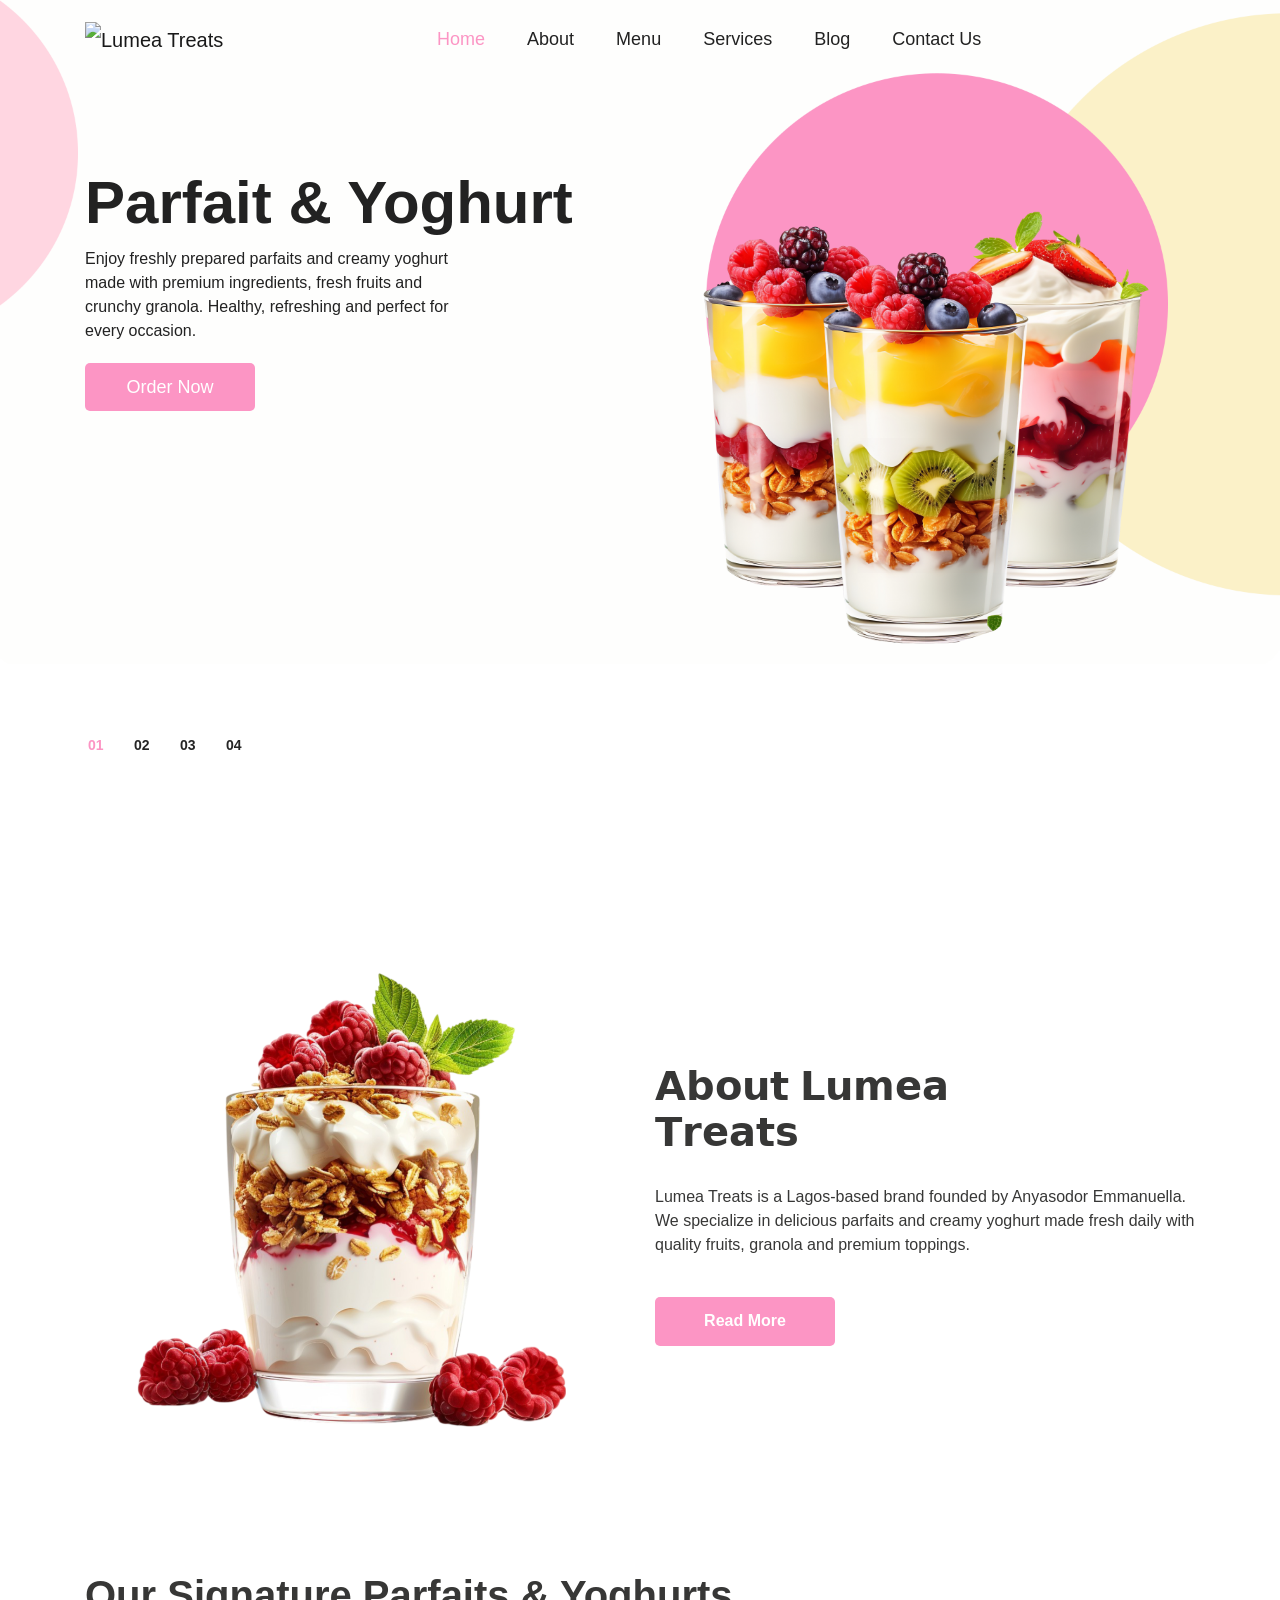
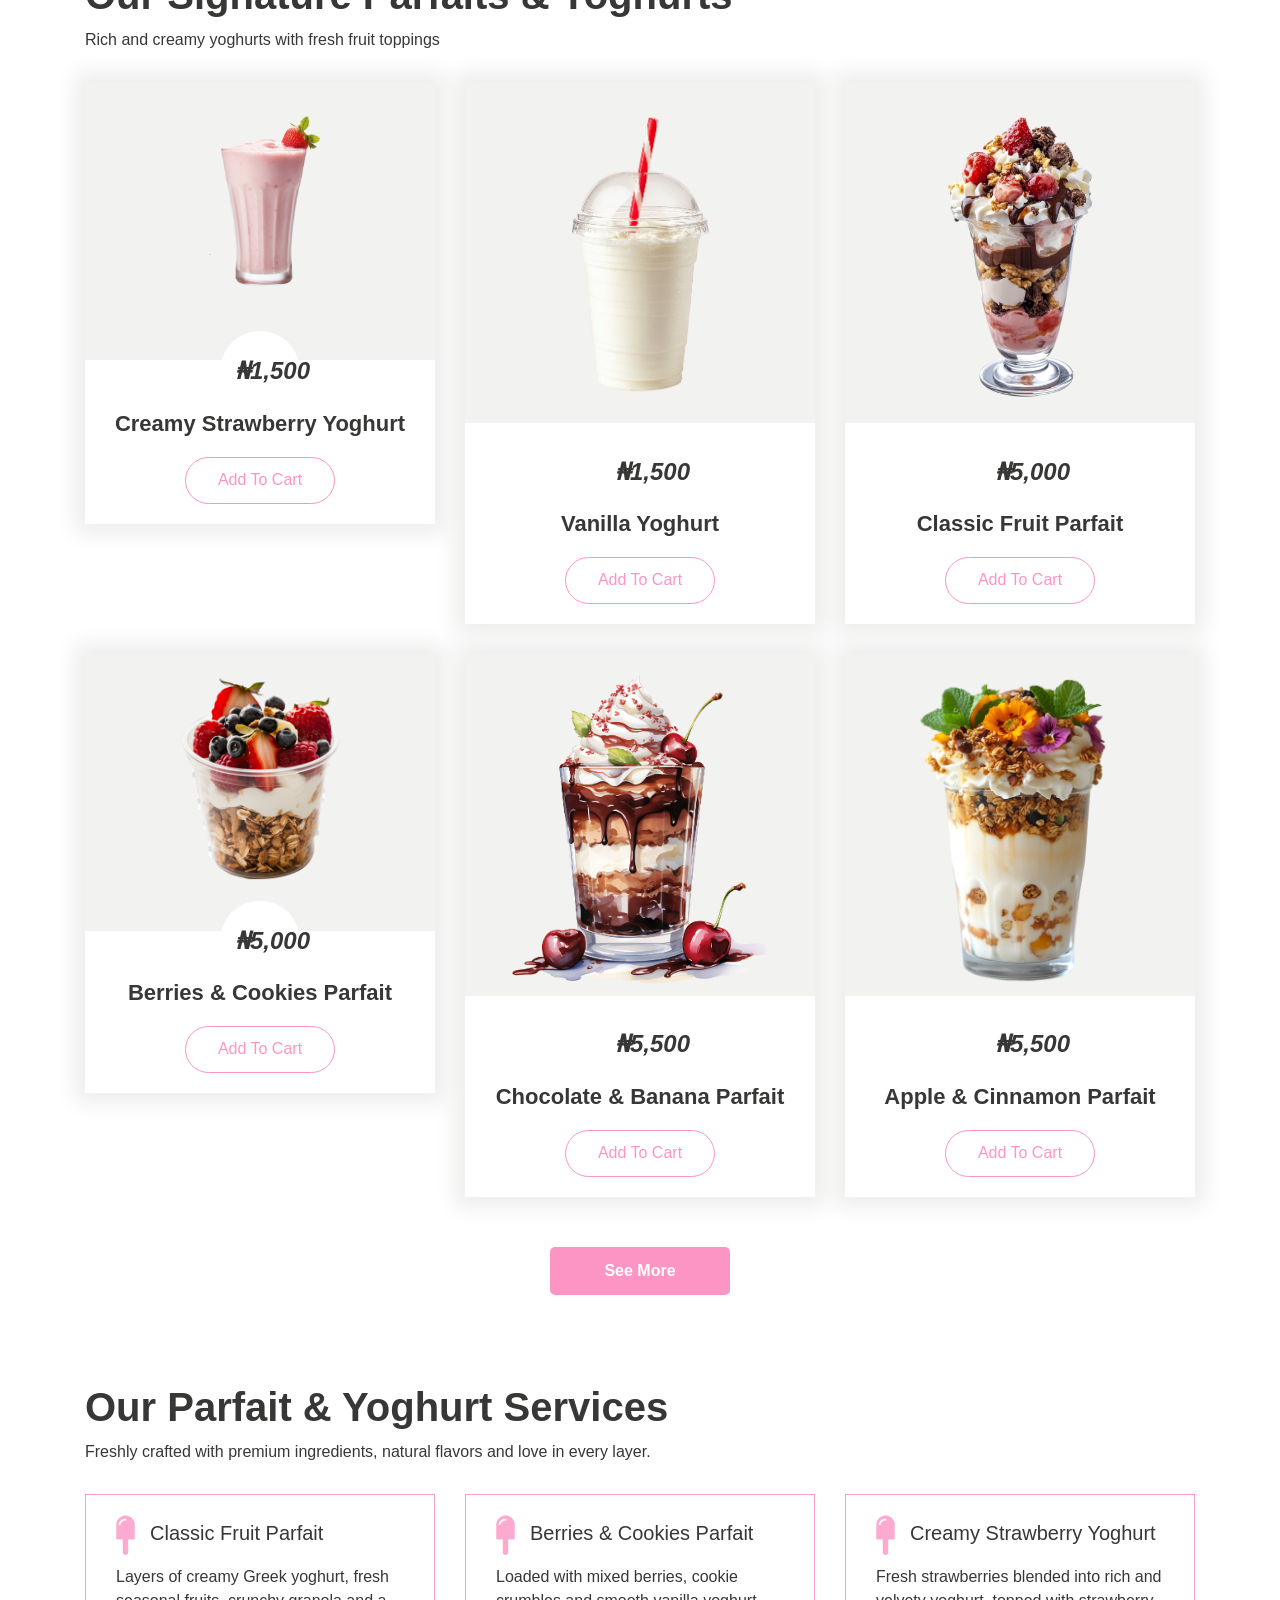
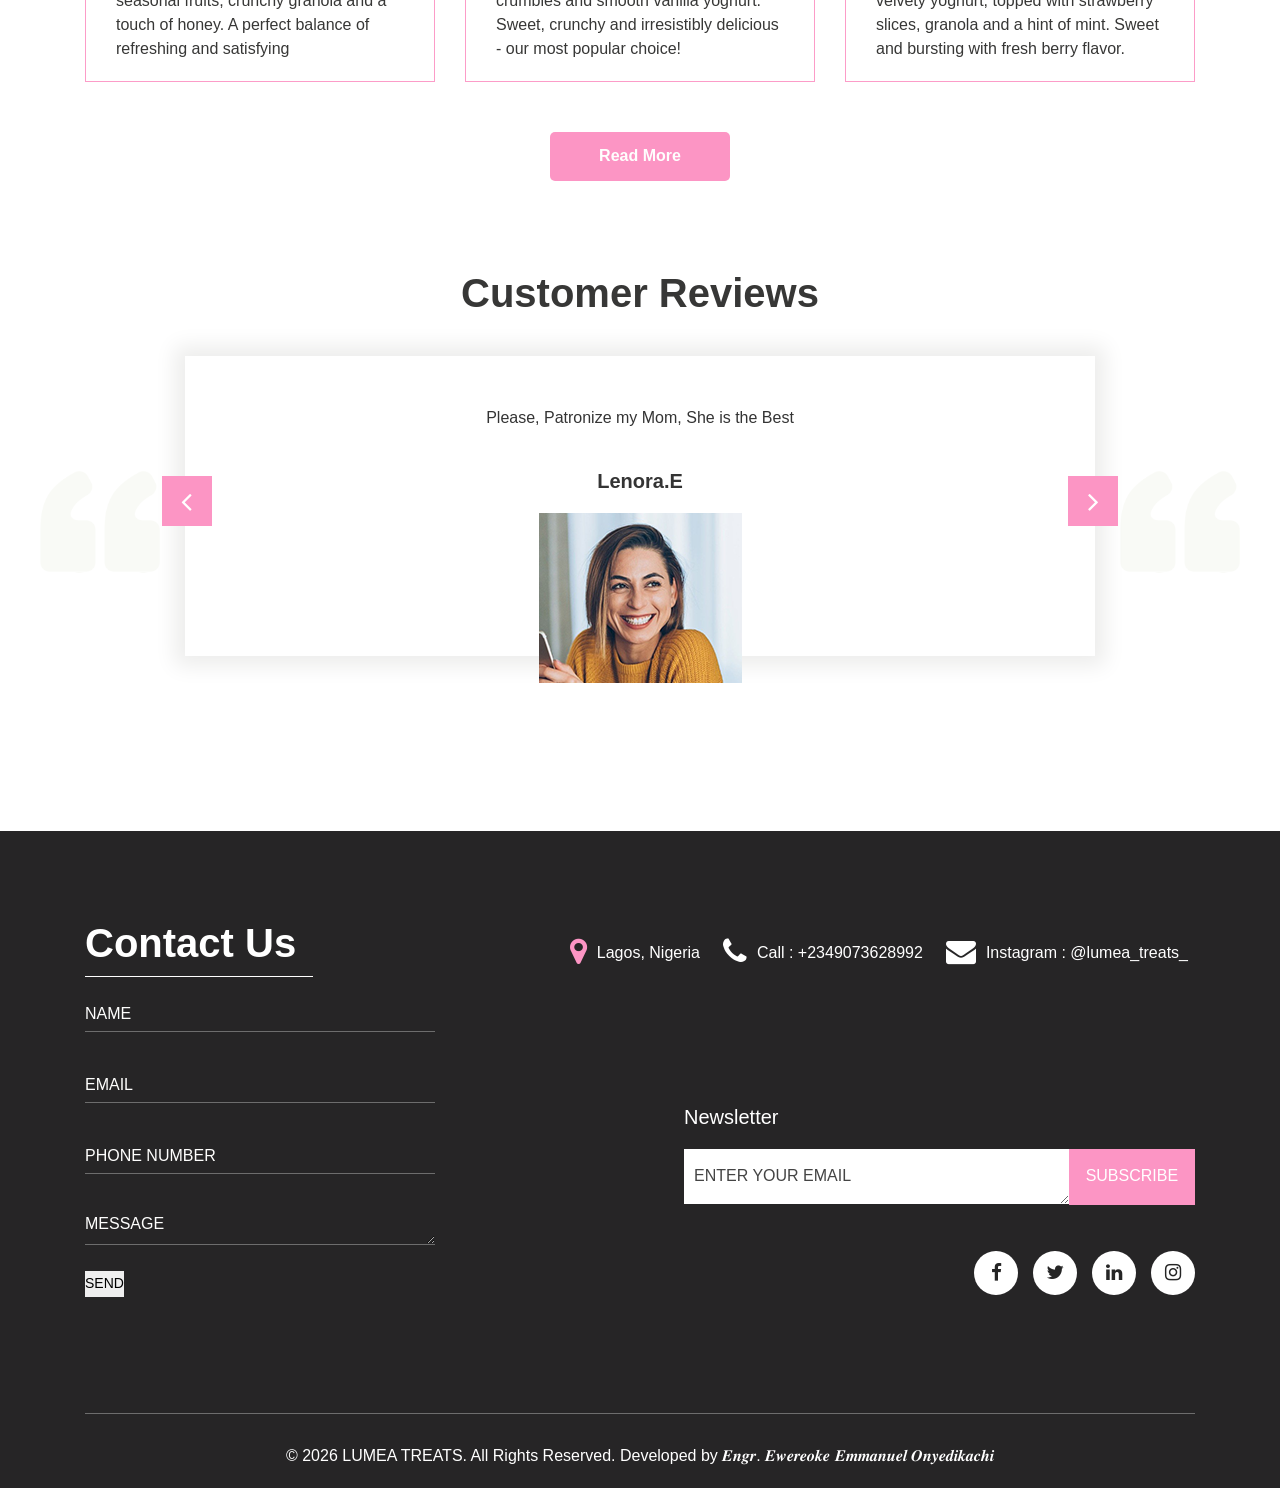
==== commit a4ff23f0: "Replace template content on About, Menu, Services, Reviews and Contact pages" ====
--- a/index.html
+++ b/index.html
@@ -58,10 +58,6 @@
                         <a class="nav-link" href="contact.html">Contact Us</a>
                      </li>
                   </ul>
-                  <form class="form-inline my-2 my-lg-0">
-                     <div class="login_bt"><a href="#">Login <span style="color: #222222;"><i class="fa fa-user" aria-hidden="true"></i></span></a></div>
-                     <div class="fa fa-search form-control-feedback"></div>
-                  </form>
                </div>
             </nav>
          </div>
@@ -279,7 +275,7 @@
                               </div>
                               <div class="carousel-item">
                                  <p class="testimonial_text">Lumea Treats is the best yoghurt plug in lagos</p>
-                                 <h4 class="client_name"> Ewereoke Emmanuel</h4>
+                                 <h4 class="client_name"> Adebisi.A</h4>
                                  <div class="client_img"><img src="images/client-img.png"></div>
                               </div>
                            </div>
